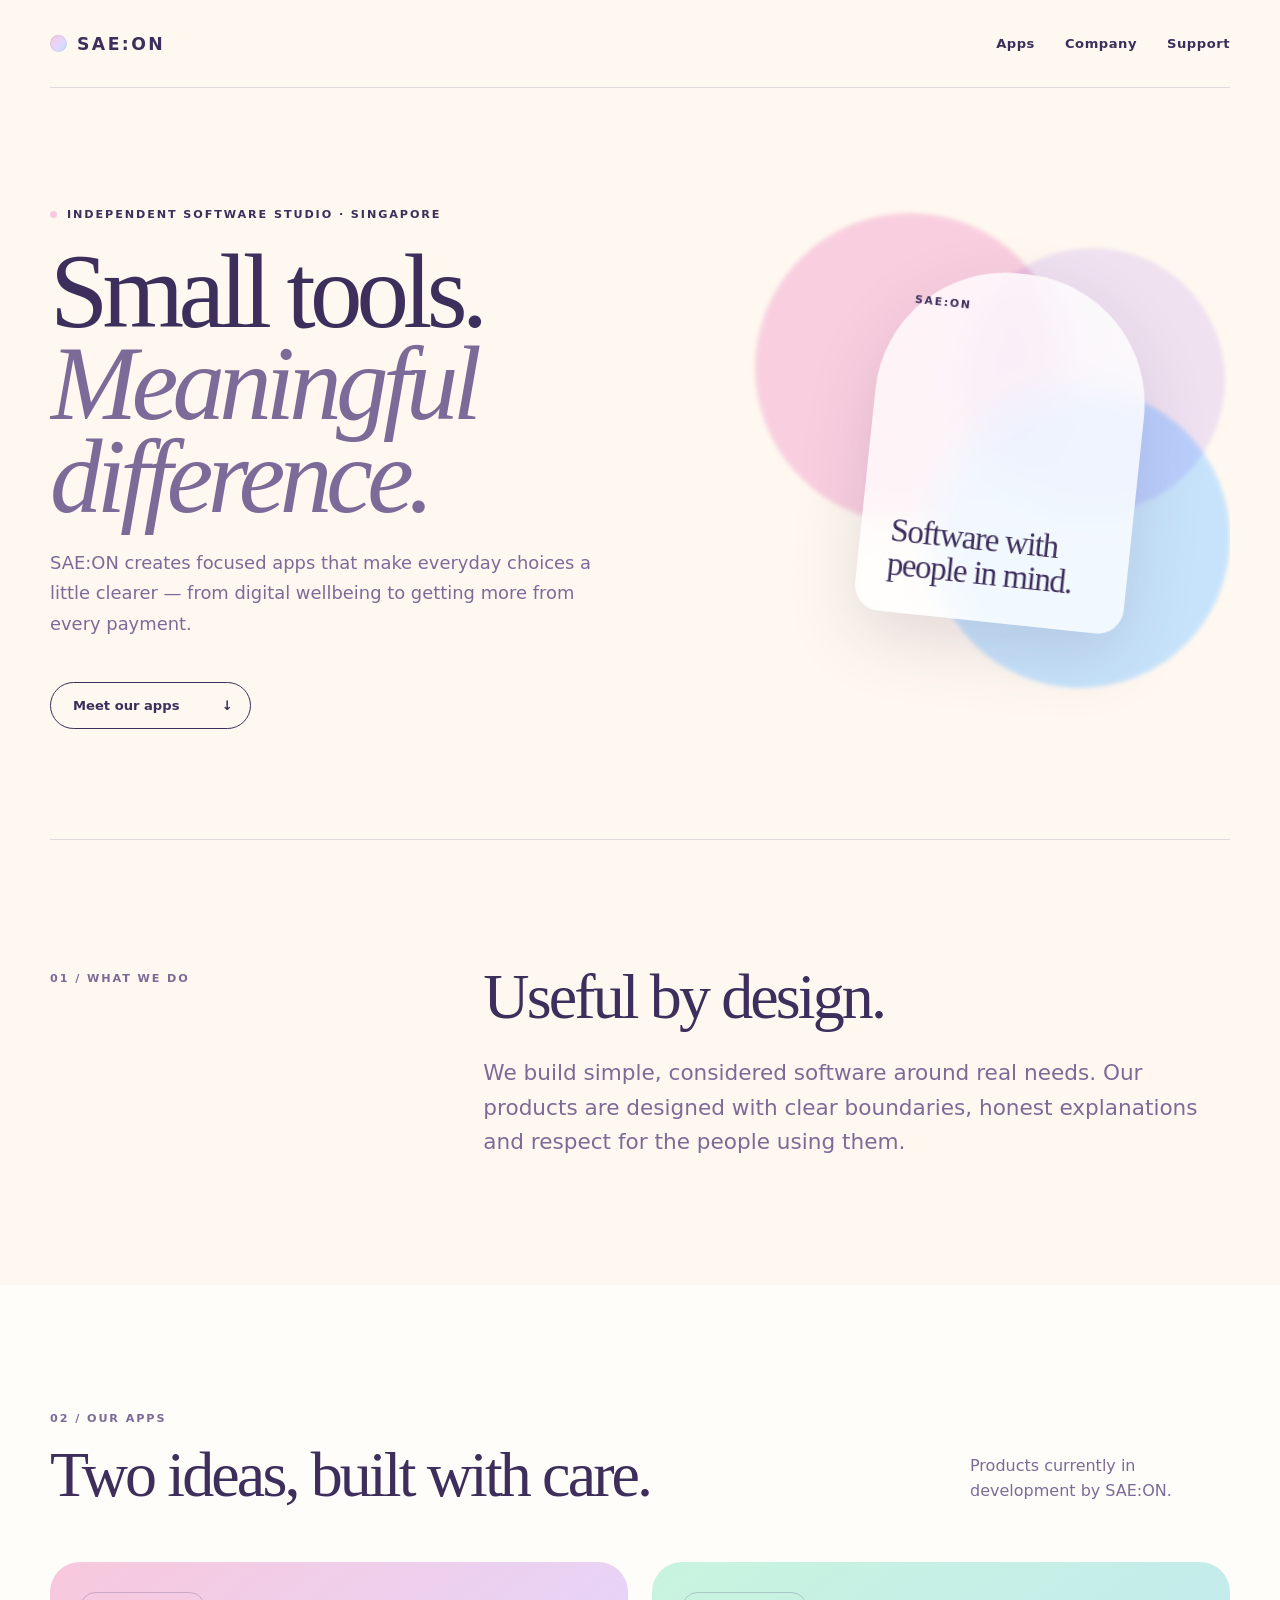
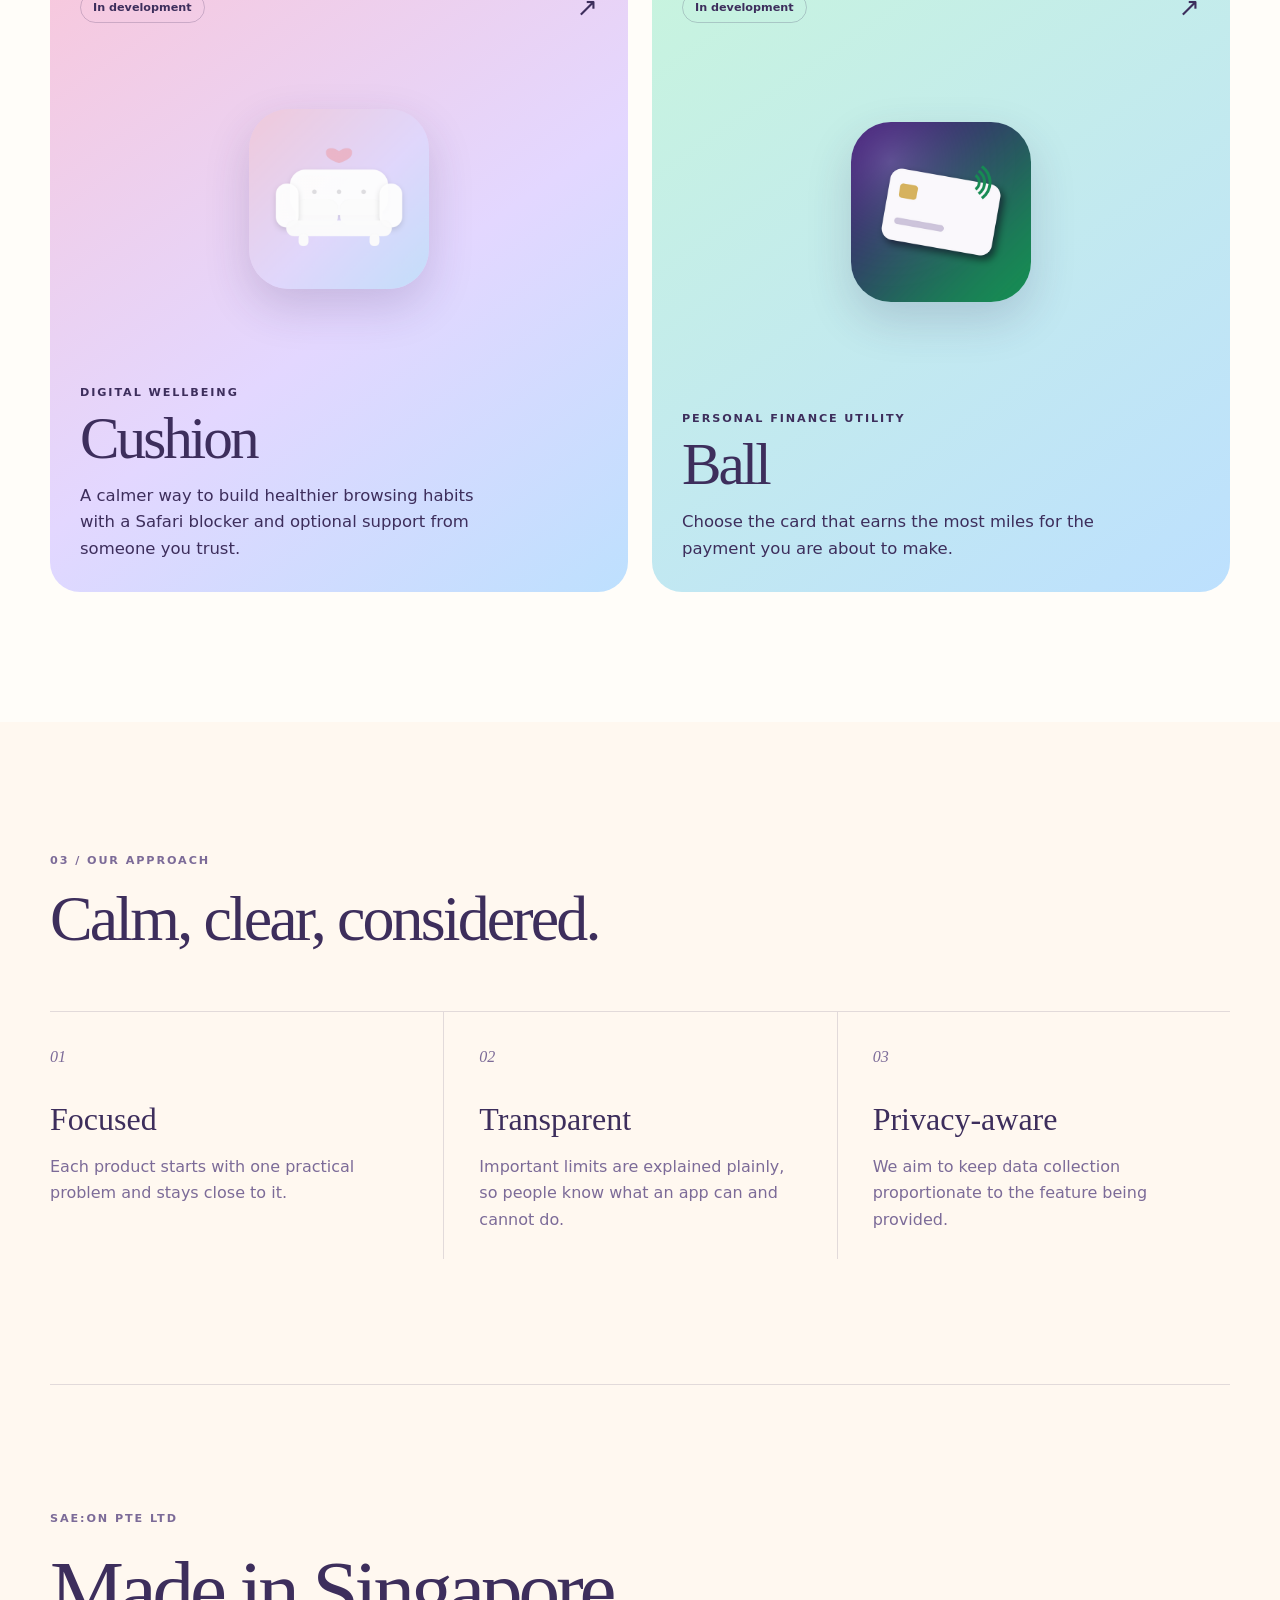
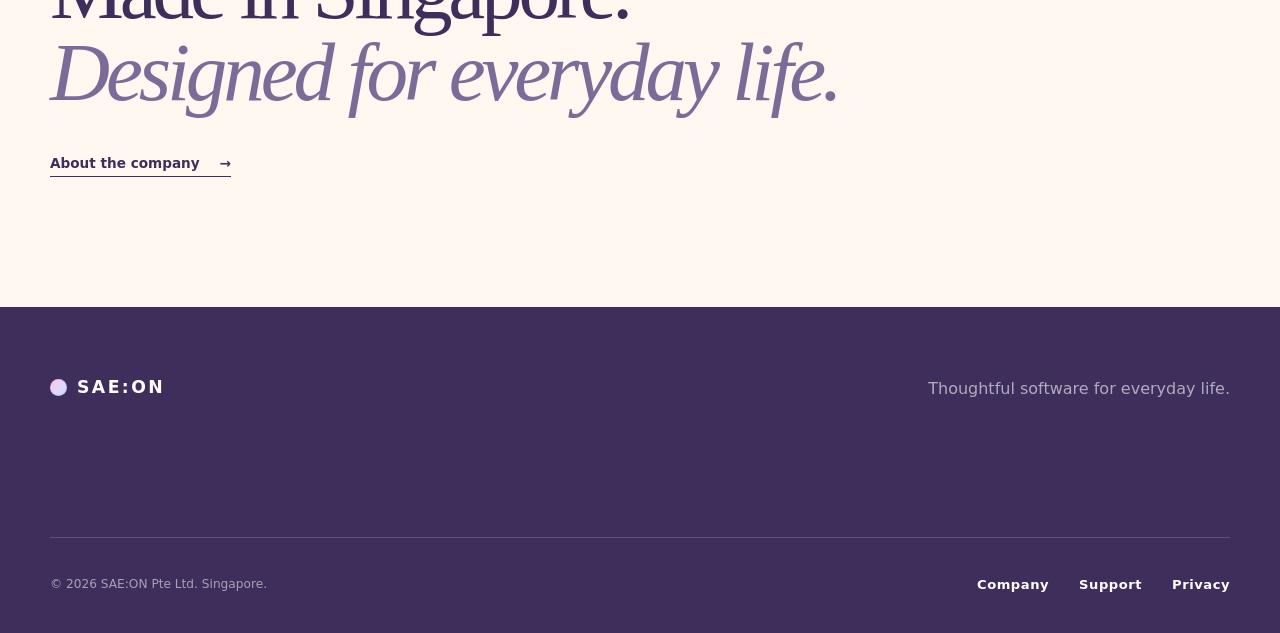
==== index.html @ b7d1bff3 "Build SAE:ON corporate website" ====
<!doctype html>
<html lang="en">
<head>
  <meta charset="utf-8">
  <meta name="viewport" content="width=device-width, initial-scale=1">
  <meta name="description" content="SAE:ON Pte Ltd is a Singapore software company creating thoughtful apps for everyday decisions and digital wellbeing.">
  <meta name="theme-color" content="#fff8f0">
  <title>SAE:ON — Thoughtful software for everyday life</title>
  <link rel="icon" href="assets/mark.svg" type="image/svg+xml">
  <link rel="stylesheet" href="assets/styles.css">
</head>
<body>
  <a class="skip-link" href="#main">Skip to content</a>
  <header class="site-header">
    <a class="wordmark" href="index.html" aria-label="SAE:ON home"><span class="wordmark-dot"></span>SAE:ON</a>
    <nav aria-label="Primary navigation">
      <a href="#apps">Apps</a>
      <a href="about.html">Company</a>
      <a href="support.html">Support</a>
    </nav>
  </header>

  <main id="main">
    <section class="hero shell">
      <div class="eyebrow"><span></span> Independent software studio · Singapore</div>
      <h1>Small tools.<br><em>Meaningful difference.</em></h1>
      <p class="hero-copy">SAE:ON creates focused apps that make everyday choices a little clearer — from digital wellbeing to getting more from every payment.</p>
      <a class="button" href="#apps">Meet our apps <span aria-hidden="true">↓</span></a>
      <div class="hero-art" aria-hidden="true">
        <div class="orb orb-pink"></div><div class="orb orb-blue"></div><div class="orb orb-lavender"></div>
        <div class="saeon-card"><span>SAE:ON</span><strong>Software with<br>people in mind.</strong></div>
      </div>
    </section>

    <section class="intro shell" aria-labelledby="intro-title">
      <p class="section-number">01 / WHAT WE DO</p>
      <div>
        <h2 id="intro-title">Useful by design.</h2>
        <p>We build simple, considered software around real needs. Our products are designed with clear boundaries, honest explanations and respect for the people using them.</p>
      </div>
    </section>

    <section class="apps-section" id="apps" aria-labelledby="apps-title">
      <div class="shell">
        <div class="section-heading">
          <div><p class="section-number">02 / OUR APPS</p><h2 id="apps-title">Two ideas, built with care.</h2></div>
          <p>Products currently in development by SAE:ON.</p>
        </div>
        <div class="app-grid">
          <a class="app-card cushion-card" href="apps/cushion.html">
            <div class="app-card-top"><span class="status">In development</span><span class="arrow" aria-hidden="true">↗</span></div>
            <img src="assets/cushion-icon.png" alt="Cushion app icon" width="180" height="180">
            <div><p class="app-kicker">Digital wellbeing</p><h3>Cushion</h3><p>A calmer way to build healthier browsing habits with a Safari blocker and optional support from someone you trust.</p></div>
          </a>
          <a class="app-card ball-card" href="apps/ball.html">
            <div class="app-card-top"><span class="status">In development</span><span class="arrow" aria-hidden="true">↗</span></div>
            <img src="assets/ball-icon.png" alt="Ball app icon" width="180" height="180">
            <div><p class="app-kicker">Personal finance utility</p><h3>Ball</h3><p>Choose the card that earns the most miles for the payment you are about to make.</p></div>
          </a>
        </div>
      </div>
    </section>

    <section class="principles shell" aria-labelledby="principles-title">
      <p class="section-number">03 / OUR APPROACH</p>
      <h2 id="principles-title">Calm, clear, considered.</h2>
      <div class="principle-grid">
        <article><span>01</span><h3>Focused</h3><p>Each product starts with one practical problem and stays close to it.</p></article>
        <article><span>02</span><h3>Transparent</h3><p>Important limits are explained plainly, so people know what an app can and cannot do.</p></article>
        <article><span>03</span><h3>Privacy-aware</h3><p>We aim to keep data collection proportionate to the feature being provided.</p></article>
      </div>
    </section>

    <section class="closing shell">
      <p class="section-number">SAE:ON PTE LTD</p>
      <h2>Made in Singapore.<br><em>Designed for everyday life.</em></h2>
      <a class="text-link" href="about.html">About the company <span aria-hidden="true">→</span></a>
    </section>
  </main>

  <footer class="site-footer">
    <div class="footer-main shell"><a class="wordmark" href="index.html"><span class="wordmark-dot"></span>SAE:ON</a><p>Thoughtful software for everyday life.</p></div>
    <div class="footer-bottom shell"><p>© <span data-year></span> SAE:ON Pte Ltd. Singapore.</p><nav aria-label="Footer"><a href="about.html">Company</a><a href="support.html">Support</a><a href="privacy.html">Privacy</a></nav></div>
  </footer>
  <script src="assets/site.js"></script>
</body>
</html>
---- assets/styles.css ----
:root {
  --cream: #fff8f0;
  --paper: #fffdf9;
  --blush: #f8c8dc;
  --blue: #bde0fe;
  --mint: #c8f4de;
  --lavender: #e3d7ff;
  --butter: #fff3b0;
  --ink: #3d2e5c;
  --ink-soft: #7c6b98;
  --line: rgba(61, 46, 92, .15);
  --max: 1180px;
  --serif: Georgia, 'Times New Roman', serif;
}

* { box-sizing: border-box; }
html { scroll-behavior: smooth; }
body { margin: 0; background: var(--cream); color: var(--ink); font-family: Inter, ui-sans-serif, system-ui, -apple-system, BlinkMacSystemFont, 'Segoe UI', sans-serif; -webkit-font-smoothing: antialiased; }
a { color: inherit; }
img { max-width: 100%; display: block; }
.shell { width: min(calc(100% - 48px), var(--max)); margin-inline: auto; }
.skip-link { position: fixed; top: 8px; left: 8px; z-index: 20; background: var(--ink); color: white; padding: 10px 14px; transform: translateY(-150%); }
.skip-link:focus { transform: none; }
.site-header { height: 88px; width: min(calc(100% - 48px), var(--max)); margin: auto; display: flex; align-items: center; justify-content: space-between; border-bottom: 1px solid var(--line); position: relative; z-index: 10; }
.wordmark { display: inline-flex; align-items: center; gap: 10px; font-weight: 800; font-size: 1.08rem; letter-spacing: .14em; text-decoration: none; }
.wordmark-dot { width: 17px; height: 17px; border-radius: 50%; background: linear-gradient(135deg, var(--blush), var(--lavender) 55%, var(--blue)); box-shadow: inset 0 0 0 1px rgba(61,46,92,.08); }
.site-header nav, .footer-bottom nav { display: flex; gap: 30px; }
.site-header nav a, .footer-bottom nav a { font-size: .82rem; font-weight: 650; text-decoration: none; letter-spacing: .04em; }
.site-header nav a:hover, .footer-bottom nav a:hover { opacity: .62; }
.hero { min-height: 720px; padding: 120px 0 110px; position: relative; overflow: hidden; }
.eyebrow, .section-number, .app-kicker { font-size: .7rem; font-weight: 800; letter-spacing: .17em; text-transform: uppercase; }
.eyebrow { display: flex; align-items: center; gap: 10px; }
.eyebrow span { width: 7px; height: 7px; background: var(--blush); border-radius: 50%; }
.hero h1 { max-width: 780px; margin: 25px 0 25px; font: 500 clamp(4rem, 8.2vw, 7.4rem)/.88 var(--serif); letter-spacing: -.055em; position: relative; z-index: 2; }
.hero h1 em, .closing h2 em { font-weight: 400; color: var(--ink-soft); }
.hero-copy { max-width: 545px; font-size: 1.12rem; line-height: 1.7; color: var(--ink-soft); position: relative; z-index: 2; }
.button { display: inline-flex; gap: 42px; align-items: center; margin-top: 25px; padding: 15px 18px 15px 22px; border: 1px solid var(--ink); border-radius: 99px; text-decoration: none; font-size: .82rem; font-weight: 750; transition: .2s ease; position: relative; z-index: 2; }
.button:hover { color: white; background: var(--ink); transform: translateY(-2px); }
.hero-art { position: absolute; width: 475px; height: 475px; right: 0; top: 125px; }
.orb { position: absolute; border-radius: 50%; filter: blur(2px); opacity: .84; }
.orb-pink { width: 310px; height: 310px; background: var(--blush); left: 0; top: 0; }
.orb-blue { width: 300px; height: 300px; background: var(--blue); right: 0; bottom: 0; }
.orb-lavender { width: 265px; height: 265px; background: var(--lavender); right: 5px; top: 35px; mix-blend-mode: multiply; opacity: .58; }
.saeon-card { position: absolute; width: 270px; height: 350px; left: 115px; top: 60px; padding: 30px; display: flex; flex-direction: column; justify-content: space-between; background: rgba(255,255,255,.76); backdrop-filter: blur(18px); border-radius: 130px 130px 26px 26px; box-shadow: 0 25px 70px rgba(61,46,92,.14); transform: rotate(6deg); }
.saeon-card span { font-size: .68rem; font-weight: 850; letter-spacing: .16em; }
.saeon-card strong { font: 500 2.05rem/1.03 var(--serif); letter-spacing: -.04em; }
.intro { display: grid; grid-template-columns: 1fr 2fr; gap: 60px; padding: 125px 0; border-top: 1px solid var(--line); }
.section-number { margin: 7px 0 0; color: var(--ink-soft); }
.intro h2, .section-heading h2, .principles h2, .page-hero h1 { font: 500 clamp(2.7rem, 5vw, 4.6rem)/1 var(--serif); letter-spacing: -.045em; margin: 0; }
.intro div p { max-width: 720px; margin: 27px 0 0; color: var(--ink-soft); font-size: 1.35rem; line-height: 1.6; }
.apps-section { background: var(--paper); padding: 120px 0 130px; }
.section-heading { display: flex; align-items: end; justify-content: space-between; gap: 30px; margin-bottom: 55px; }
.section-heading .section-number { margin-bottom: 18px; }
.section-heading > p { max-width: 260px; color: var(--ink-soft); line-height: 1.55; margin: 0 0 3px; }
.app-grid { display: grid; grid-template-columns: 1fr 1fr; gap: 24px; }
.app-card { min-height: 630px; padding: 30px; display: flex; flex-direction: column; justify-content: space-between; border-radius: 30px; text-decoration: none; overflow: hidden; transition: transform .3s ease, box-shadow .3s ease; }
.app-card:hover { transform: translateY(-7px); box-shadow: 0 24px 60px rgba(61,46,92,.12); }
.cushion-card { background: linear-gradient(145deg, var(--blush), var(--lavender) 55%, var(--blue)); }
.ball-card { background: linear-gradient(145deg, #c8f4de, #bde0fe); }
.app-card-top { display: flex; justify-content: space-between; align-items: center; }
.status { font-size: .7rem; font-weight: 750; border: 1px solid rgba(61,46,92,.22); border-radius: 99px; padding: 8px 12px; }
.arrow { font-size: 1.6rem; transition: transform .25s ease; }
.app-card:hover .arrow { transform: translate(3px, -3px); }
.app-card img { width: 180px; border-radius: 40px; box-shadow: 0 18px 45px rgba(61,46,92,.18); align-self: center; }
.app-card h3 { margin: 7px 0 12px; font: 500 3.7rem/.95 var(--serif); letter-spacing: -.05em; }
.app-card p:last-child { max-width: 430px; font-size: 1.03rem; line-height: 1.6; margin-bottom: 0; }
.principles { padding: 125px 0; }
.principles > h2 { margin-top: 20px; }
.principle-grid { display: grid; grid-template-columns: repeat(3, 1fr); margin-top: 60px; border-top: 1px solid var(--line); }
.principle-grid article { padding: 35px 35px 10px 0; }
.principle-grid article + article { padding-left: 35px; border-left: 1px solid var(--line); }
.principle-grid span { font: italic 1rem var(--serif); color: var(--ink-soft); }
.principle-grid h3 { margin: 35px 0 15px; font: 500 2rem var(--serif); }
.principle-grid p { line-height: 1.65; color: var(--ink-soft); }
.closing { border-top: 1px solid var(--line); padding: 120px 0 135px; }
.closing h2 { max-width: 850px; margin: 25px 0 40px; font: 500 clamp(3.3rem, 6.5vw, 6rem)/.98 var(--serif); letter-spacing: -.05em; }
.text-link { font-size: .85rem; font-weight: 750; text-decoration: none; border-bottom: 1px solid var(--ink); padding-bottom: 5px; }
.text-link span { margin-left: 15px; }
.site-footer { background: var(--ink); color: white; padding: 70px 0 30px; }
.footer-main { display: flex; justify-content: space-between; align-items: start; min-height: 160px; }
.footer-main p { color: rgba(255,255,255,.6); margin: 2px 0; }
.footer-bottom { display: flex; justify-content: space-between; align-items: center; padding-top: 27px; border-top: 1px solid rgba(255,255,255,.18); }
.footer-bottom p { color: rgba(255,255,255,.55); font-size: .76rem; }

/* Internal pages */
.page-hero { padding: 105px 0 95px; }
.page-hero .section-number { margin-bottom: 25px; }
.page-hero h1 { max-width: 900px; }
.page-hero > p:last-child { max-width: 690px; font-size: 1.2rem; line-height: 1.7; color: var(--ink-soft); margin-top: 30px; }
.content-band { background: var(--paper); padding: 95px 0 110px; }
.prose { max-width: 760px; }
.prose h2 { margin: 65px 0 18px; font: 500 2.25rem/1.1 var(--serif); letter-spacing: -.025em; }
.prose h2:first-child { margin-top: 0; }
.prose h3 { margin: 35px 0 10px; }
.prose p, .prose li { color: var(--ink-soft); line-height: 1.75; }
.prose ul { padding-left: 20px; }
.notice { padding: 20px 22px; border-left: 3px solid var(--blush); background: var(--cream); border-radius: 0 12px 12px 0; }
.app-hero { min-height: 620px; padding: 85px 0 100px; display: grid; grid-template-columns: 1.25fr .75fr; align-items: center; gap: 80px; }
.app-hero h1 { font: 500 clamp(4rem, 8vw, 7.2rem)/.9 var(--serif); letter-spacing: -.06em; margin: 18px 0 25px; }
.app-hero-copy { max-width: 650px; font-size: 1.2rem; line-height: 1.68; color: var(--ink-soft); }
.app-hero img { width: min(100%, 370px); border-radius: 82px; box-shadow: 0 28px 70px rgba(61,46,92,.2); justify-self: end; }
.feature-list { display: grid; grid-template-columns: repeat(2, 1fr); gap: 18px; margin-top: 45px; }
.feature { border: 1px solid var(--line); border-radius: 20px; padding: 28px; background: var(--cream); }
.feature h3 { margin: 0 0 10px; font: 500 1.45rem var(--serif); }
.feature p { margin: 0; }
.facts { display: grid; grid-template-columns: repeat(3, 1fr); border-block: 1px solid var(--line); margin: 50px 0; }
.fact { padding: 27px 20px 27px 0; }
.fact + .fact { border-left: 1px solid var(--line); padding-left: 25px; }
.fact strong { display: block; margin-top: 7px; font: 500 1.35rem var(--serif); }
section, .app-card { opacity: 0; transform: translateY(14px); transition: opacity .65s ease, transform .65s ease; }
section.visible, .app-card.visible { opacity: 1; transform: none; }
@media (prefers-reduced-motion: reduce) { html { scroll-behavior: auto; } section, .app-card { opacity: 1; transform: none; transition: none; } }
@media (max-width: 860px) {
  .site-header nav { gap: 17px; }
  .hero { padding-top: 80px; min-height: 790px; }
  .hero-art { opacity: .52; right: -200px; top: 310px; }
  .intro { grid-template-columns: 1fr; }
  .app-grid, .principle-grid, .app-hero { grid-template-columns: 1fr; }
  .app-card { min-height: 590px; }
  .principle-grid article + article { padding-left: 0; border-left: 0; border-top: 1px solid var(--line); }
  .app-hero img { justify-self: start; width: 240px; border-radius: 54px; order: -1; }
  .app-hero { gap: 45px; }
}
@media (max-width: 590px) {
  .shell, .site-header { width: min(calc(100% - 30px), var(--max)); }
  .site-header { height: 74px; }
  .site-header nav a:first-child { display: none; }
  .hero { padding-top: 65px; }
  .hero h1 { font-size: 3.7rem; }
  .section-heading, .footer-main, .footer-bottom { align-items: flex-start; flex-direction: column; }
  .section-heading > p { margin-top: 10px; }
  .app-card { min-height: 520px; padding: 22px; }
  .app-card img { width: 140px; border-radius: 32px; }
  .app-card h3 { font-size: 3rem; }
  .feature-list, .facts { grid-template-columns: 1fr; }
  .fact + .fact { border-left: 0; border-top: 1px solid var(--line); padding-left: 0; }
  .footer-main { gap: 25px; min-height: 140px; }
  .footer-bottom { gap: 15px; }
}
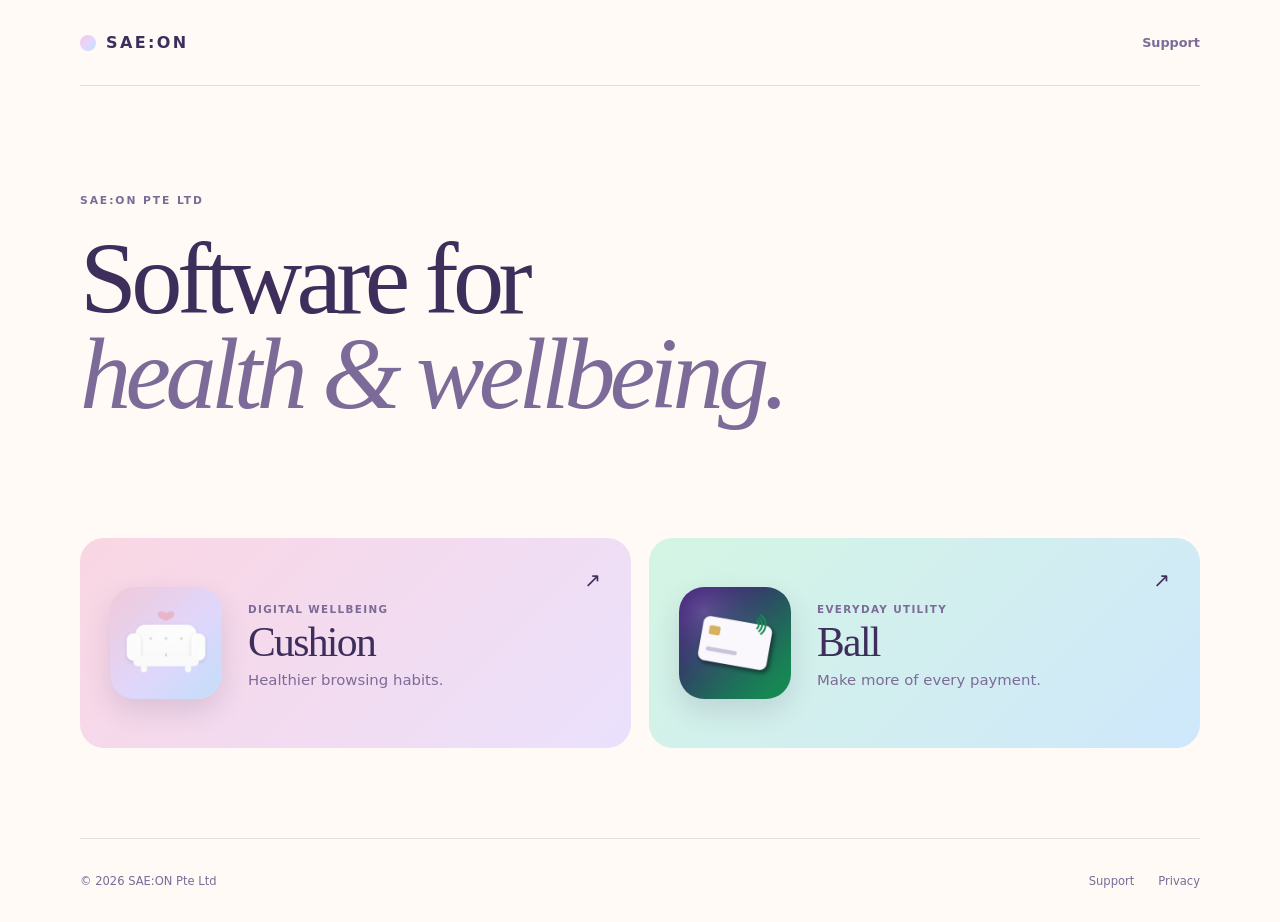
==== commit 39f8a3ce: "Simplify site into minimal holding page" ====
--- a/index.html
+++ b/index.html
@@ -3,84 +3,39 @@
 <head>
   <meta charset="utf-8">
   <meta name="viewport" content="width=device-width, initial-scale=1">
-  <meta name="description" content="SAE:ON Pte Ltd is a Singapore software company creating thoughtful apps for everyday decisions and digital wellbeing.">
-  <meta name="theme-color" content="#fff8f0">
-  <title>SAE:ON — Thoughtful software for everyday life</title>
+  <meta name="description" content="SAE:ON Pte Ltd is a software development company focused on health and wellbeing.">
+  <meta name="theme-color" content="#fffaf5">
+  <title>SAE:ON</title>
   <link rel="icon" href="assets/mark.svg" type="image/svg+xml">
   <link rel="stylesheet" href="assets/styles.css">
 </head>
-<body>
+<body class="holding-page">
   <a class="skip-link" href="#main">Skip to content</a>
   <header class="site-header">
     <a class="wordmark" href="index.html" aria-label="SAE:ON home"><span class="wordmark-dot"></span>SAE:ON</a>
-    <nav aria-label="Primary navigation">
-      <a href="#apps">Apps</a>
-      <a href="about.html">Company</a>
-      <a href="support.html">Support</a>
-    </nav>
+    <a class="header-link" href="support.html">Support</a>
   </header>
-
-  <main id="main">
-    <section class="hero shell">
-      <div class="eyebrow"><span></span> Independent software studio · Singapore</div>
-      <h1>Small tools.<br><em>Meaningful difference.</em></h1>
-      <p class="hero-copy">SAE:ON creates focused apps that make everyday choices a little clearer — from digital wellbeing to getting more from every payment.</p>
-      <a class="button" href="#apps">Meet our apps <span aria-hidden="true">↓</span></a>
-      <div class="hero-art" aria-hidden="true">
-        <div class="orb orb-pink"></div><div class="orb orb-blue"></div><div class="orb orb-lavender"></div>
-        <div class="saeon-card"><span>SAE:ON</span><strong>Software with<br>people in mind.</strong></div>
-      </div>
+  <main id="main" class="holding-main shell">
+    <section class="holding-intro">
+      <p class="eyebrow">SAE:ON PTE LTD</p>
+      <h1>Software for<br><em>health &amp; wellbeing.</em></h1>
     </section>
-
-    <section class="intro shell" aria-labelledby="intro-title">
-      <p class="section-number">01 / WHAT WE DO</p>
-      <div>
-        <h2 id="intro-title">Useful by design.</h2>
-        <p>We build simple, considered software around real needs. Our products are designed with clear boundaries, honest explanations and respect for the people using them.</p>
-      </div>
-    </section>
-
-    <section class="apps-section" id="apps" aria-labelledby="apps-title">
-      <div class="shell">
-        <div class="section-heading">
-          <div><p class="section-number">02 / OUR APPS</p><h2 id="apps-title">Two ideas, built with care.</h2></div>
-          <p>Products currently in development by SAE:ON.</p>
-        </div>
-        <div class="app-grid">
-          <a class="app-card cushion-card" href="apps/cushion.html">
-            <div class="app-card-top"><span class="status">In development</span><span class="arrow" aria-hidden="true">↗</span></div>
-            <img src="assets/cushion-icon.png" alt="Cushion app icon" width="180" height="180">
-            <div><p class="app-kicker">Digital wellbeing</p><h3>Cushion</h3><p>A calmer way to build healthier browsing habits with a Safari blocker and optional support from someone you trust.</p></div>
-          </a>
-          <a class="app-card ball-card" href="apps/ball.html">
-            <div class="app-card-top"><span class="status">In development</span><span class="arrow" aria-hidden="true">↗</span></div>
-            <img src="assets/ball-icon.png" alt="Ball app icon" width="180" height="180">
-            <div><p class="app-kicker">Personal finance utility</p><h3>Ball</h3><p>Choose the card that earns the most miles for the payment you are about to make.</p></div>
-          </a>
-        </div>
-      </div>
-    </section>
-
-    <section class="principles shell" aria-labelledby="principles-title">
-      <p class="section-number">03 / OUR APPROACH</p>
-      <h2 id="principles-title">Calm, clear, considered.</h2>
-      <div class="principle-grid">
-        <article><span>01</span><h3>Focused</h3><p>Each product starts with one practical problem and stays close to it.</p></article>
-        <article><span>02</span><h3>Transparent</h3><p>Important limits are explained plainly, so people know what an app can and cannot do.</p></article>
-        <article><span>03</span><h3>Privacy-aware</h3><p>We aim to keep data collection proportionate to the feature being provided.</p></article>
-      </div>
-    </section>
-
-    <section class="closing shell">
-      <p class="section-number">SAE:ON PTE LTD</p>
-      <h2>Made in Singapore.<br><em>Designed for everyday life.</em></h2>
-      <a class="text-link" href="about.html">About the company <span aria-hidden="true">→</span></a>
+    <section class="holding-apps" aria-label="Our apps">
+      <a class="minimal-app cushion" href="apps/cushion.html">
+        <img src="assets/cushion-icon.png" alt="" width="112" height="112">
+        <div><span>Digital wellbeing</span><h2>Cushion</h2><p>Healthier browsing habits.</p></div>
+        <span class="app-arrow" aria-hidden="true">↗</span>
+      </a>
+      <a class="minimal-app ball" href="apps/ball.html">
+        <img src="assets/ball-icon.png" alt="" width="112" height="112">
+        <div><span>Everyday utility</span><h2>Ball</h2><p>Make more of every payment.</p></div>
+        <span class="app-arrow" aria-hidden="true">↗</span>
+      </a>
     </section>
   </main>
-
-  <footer class="site-footer">
-    <div class="footer-main shell"><a class="wordmark" href="index.html"><span class="wordmark-dot"></span>SAE:ON</a><p>Thoughtful software for everyday life.</p></div>
-    <div class="footer-bottom shell"><p>© <span data-year></span> SAE:ON Pte Ltd. Singapore.</p><nav aria-label="Footer"><a href="about.html">Company</a><a href="support.html">Support</a><a href="privacy.html">Privacy</a></nav></div>
+  <footer class="holding-footer shell">
+    <p>© <span data-year></span> SAE:ON Pte Ltd</p>
+    <nav aria-label="Footer"><a href="support.html">Support</a><a href="privacy.html">Privacy</a></nav>
   </footer>
   <script src="assets/site.js"></script>
 </body>
--- a/assets/styles.css
+++ b/assets/styles.css
@@ -1,139 +1,5 @@
-:root {
-  --cream: #fff8f0;
-  --paper: #fffdf9;
-  --blush: #f8c8dc;
-  --blue: #bde0fe;
-  --mint: #c8f4de;
-  --lavender: #e3d7ff;
-  --butter: #fff3b0;
-  --ink: #3d2e5c;
-  --ink-soft: #7c6b98;
-  --line: rgba(61, 46, 92, .15);
-  --max: 1180px;
-  --serif: Georgia, 'Times New Roman', serif;
-}
-
-* { box-sizing: border-box; }
-html { scroll-behavior: smooth; }
-body { margin: 0; background: var(--cream); color: var(--ink); font-family: Inter, ui-sans-serif, system-ui, -apple-system, BlinkMacSystemFont, 'Segoe UI', sans-serif; -webkit-font-smoothing: antialiased; }
-a { color: inherit; }
-img { max-width: 100%; display: block; }
-.shell { width: min(calc(100% - 48px), var(--max)); margin-inline: auto; }
-.skip-link { position: fixed; top: 8px; left: 8px; z-index: 20; background: var(--ink); color: white; padding: 10px 14px; transform: translateY(-150%); }
-.skip-link:focus { transform: none; }
-.site-header { height: 88px; width: min(calc(100% - 48px), var(--max)); margin: auto; display: flex; align-items: center; justify-content: space-between; border-bottom: 1px solid var(--line); position: relative; z-index: 10; }
-.wordmark { display: inline-flex; align-items: center; gap: 10px; font-weight: 800; font-size: 1.08rem; letter-spacing: .14em; text-decoration: none; }
-.wordmark-dot { width: 17px; height: 17px; border-radius: 50%; background: linear-gradient(135deg, var(--blush), var(--lavender) 55%, var(--blue)); box-shadow: inset 0 0 0 1px rgba(61,46,92,.08); }
-.site-header nav, .footer-bottom nav { display: flex; gap: 30px; }
-.site-header nav a, .footer-bottom nav a { font-size: .82rem; font-weight: 650; text-decoration: none; letter-spacing: .04em; }
-.site-header nav a:hover, .footer-bottom nav a:hover { opacity: .62; }
-.hero { min-height: 720px; padding: 120px 0 110px; position: relative; overflow: hidden; }
-.eyebrow, .section-number, .app-kicker { font-size: .7rem; font-weight: 800; letter-spacing: .17em; text-transform: uppercase; }
-.eyebrow { display: flex; align-items: center; gap: 10px; }
-.eyebrow span { width: 7px; height: 7px; background: var(--blush); border-radius: 50%; }
-.hero h1 { max-width: 780px; margin: 25px 0 25px; font: 500 clamp(4rem, 8.2vw, 7.4rem)/.88 var(--serif); letter-spacing: -.055em; position: relative; z-index: 2; }
-.hero h1 em, .closing h2 em { font-weight: 400; color: var(--ink-soft); }
-.hero-copy { max-width: 545px; font-size: 1.12rem; line-height: 1.7; color: var(--ink-soft); position: relative; z-index: 2; }
-.button { display: inline-flex; gap: 42px; align-items: center; margin-top: 25px; padding: 15px 18px 15px 22px; border: 1px solid var(--ink); border-radius: 99px; text-decoration: none; font-size: .82rem; font-weight: 750; transition: .2s ease; position: relative; z-index: 2; }
-.button:hover { color: white; background: var(--ink); transform: translateY(-2px); }
-.hero-art { position: absolute; width: 475px; height: 475px; right: 0; top: 125px; }
-.orb { position: absolute; border-radius: 50%; filter: blur(2px); opacity: .84; }
-.orb-pink { width: 310px; height: 310px; background: var(--blush); left: 0; top: 0; }
-.orb-blue { width: 300px; height: 300px; background: var(--blue); right: 0; bottom: 0; }
-.orb-lavender { width: 265px; height: 265px; background: var(--lavender); right: 5px; top: 35px; mix-blend-mode: multiply; opacity: .58; }
-.saeon-card { position: absolute; width: 270px; height: 350px; left: 115px; top: 60px; padding: 30px; display: flex; flex-direction: column; justify-content: space-between; background: rgba(255,255,255,.76); backdrop-filter: blur(18px); border-radius: 130px 130px 26px 26px; box-shadow: 0 25px 70px rgba(61,46,92,.14); transform: rotate(6deg); }
-.saeon-card span { font-size: .68rem; font-weight: 850; letter-spacing: .16em; }
-.saeon-card strong { font: 500 2.05rem/1.03 var(--serif); letter-spacing: -.04em; }
-.intro { display: grid; grid-template-columns: 1fr 2fr; gap: 60px; padding: 125px 0; border-top: 1px solid var(--line); }
-.section-number { margin: 7px 0 0; color: var(--ink-soft); }
-.intro h2, .section-heading h2, .principles h2, .page-hero h1 { font: 500 clamp(2.7rem, 5vw, 4.6rem)/1 var(--serif); letter-spacing: -.045em; margin: 0; }
-.intro div p { max-width: 720px; margin: 27px 0 0; color: var(--ink-soft); font-size: 1.35rem; line-height: 1.6; }
-.apps-section { background: var(--paper); padding: 120px 0 130px; }
-.section-heading { display: flex; align-items: end; justify-content: space-between; gap: 30px; margin-bottom: 55px; }
-.section-heading .section-number { margin-bottom: 18px; }
-.section-heading > p { max-width: 260px; color: var(--ink-soft); line-height: 1.55; margin: 0 0 3px; }
-.app-grid { display: grid; grid-template-columns: 1fr 1fr; gap: 24px; }
-.app-card { min-height: 630px; padding: 30px; display: flex; flex-direction: column; justify-content: space-between; border-radius: 30px; text-decoration: none; overflow: hidden; transition: transform .3s ease, box-shadow .3s ease; }
-.app-card:hover { transform: translateY(-7px); box-shadow: 0 24px 60px rgba(61,46,92,.12); }
-.cushion-card { background: linear-gradient(145deg, var(--blush), var(--lavender) 55%, var(--blue)); }
-.ball-card { background: linear-gradient(145deg, #c8f4de, #bde0fe); }
-.app-card-top { display: flex; justify-content: space-between; align-items: center; }
-.status { font-size: .7rem; font-weight: 750; border: 1px solid rgba(61,46,92,.22); border-radius: 99px; padding: 8px 12px; }
-.arrow { font-size: 1.6rem; transition: transform .25s ease; }
-.app-card:hover .arrow { transform: translate(3px, -3px); }
-.app-card img { width: 180px; border-radius: 40px; box-shadow: 0 18px 45px rgba(61,46,92,.18); align-self: center; }
-.app-card h3 { margin: 7px 0 12px; font: 500 3.7rem/.95 var(--serif); letter-spacing: -.05em; }
-.app-card p:last-child { max-width: 430px; font-size: 1.03rem; line-height: 1.6; margin-bottom: 0; }
-.principles { padding: 125px 0; }
-.principles > h2 { margin-top: 20px; }
-.principle-grid { display: grid; grid-template-columns: repeat(3, 1fr); margin-top: 60px; border-top: 1px solid var(--line); }
-.principle-grid article { padding: 35px 35px 10px 0; }
-.principle-grid article + article { padding-left: 35px; border-left: 1px solid var(--line); }
-.principle-grid span { font: italic 1rem var(--serif); color: var(--ink-soft); }
-.principle-grid h3 { margin: 35px 0 15px; font: 500 2rem var(--serif); }
-.principle-grid p { line-height: 1.65; color: var(--ink-soft); }
-.closing { border-top: 1px solid var(--line); padding: 120px 0 135px; }
-.closing h2 { max-width: 850px; margin: 25px 0 40px; font: 500 clamp(3.3rem, 6.5vw, 6rem)/.98 var(--serif); letter-spacing: -.05em; }
-.text-link { font-size: .85rem; font-weight: 750; text-decoration: none; border-bottom: 1px solid var(--ink); padding-bottom: 5px; }
-.text-link span { margin-left: 15px; }
-.site-footer { background: var(--ink); color: white; padding: 70px 0 30px; }
-.footer-main { display: flex; justify-content: space-between; align-items: start; min-height: 160px; }
-.footer-main p { color: rgba(255,255,255,.6); margin: 2px 0; }
-.footer-bottom { display: flex; justify-content: space-between; align-items: center; padding-top: 27px; border-top: 1px solid rgba(255,255,255,.18); }
-.footer-bottom p { color: rgba(255,255,255,.55); font-size: .76rem; }
-
-/* Internal pages */
-.page-hero { padding: 105px 0 95px; }
-.page-hero .section-number { margin-bottom: 25px; }
-.page-hero h1 { max-width: 900px; }
-.page-hero > p:last-child { max-width: 690px; font-size: 1.2rem; line-height: 1.7; color: var(--ink-soft); margin-top: 30px; }
-.content-band { background: var(--paper); padding: 95px 0 110px; }
-.prose { max-width: 760px; }
-.prose h2 { margin: 65px 0 18px; font: 500 2.25rem/1.1 var(--serif); letter-spacing: -.025em; }
-.prose h2:first-child { margin-top: 0; }
-.prose h3 { margin: 35px 0 10px; }
-.prose p, .prose li { color: var(--ink-soft); line-height: 1.75; }
-.prose ul { padding-left: 20px; }
-.notice { padding: 20px 22px; border-left: 3px solid var(--blush); background: var(--cream); border-radius: 0 12px 12px 0; }
-.app-hero { min-height: 620px; padding: 85px 0 100px; display: grid; grid-template-columns: 1.25fr .75fr; align-items: center; gap: 80px; }
-.app-hero h1 { font: 500 clamp(4rem, 8vw, 7.2rem)/.9 var(--serif); letter-spacing: -.06em; margin: 18px 0 25px; }
-.app-hero-copy { max-width: 650px; font-size: 1.2rem; line-height: 1.68; color: var(--ink-soft); }
-.app-hero img { width: min(100%, 370px); border-radius: 82px; box-shadow: 0 28px 70px rgba(61,46,92,.2); justify-self: end; }
-.feature-list { display: grid; grid-template-columns: repeat(2, 1fr); gap: 18px; margin-top: 45px; }
-.feature { border: 1px solid var(--line); border-radius: 20px; padding: 28px; background: var(--cream); }
-.feature h3 { margin: 0 0 10px; font: 500 1.45rem var(--serif); }
-.feature p { margin: 0; }
-.facts { display: grid; grid-template-columns: repeat(3, 1fr); border-block: 1px solid var(--line); margin: 50px 0; }
-.fact { padding: 27px 20px 27px 0; }
-.fact + .fact { border-left: 1px solid var(--line); padding-left: 25px; }
-.fact strong { display: block; margin-top: 7px; font: 500 1.35rem var(--serif); }
-section, .app-card { opacity: 0; transform: translateY(14px); transition: opacity .65s ease, transform .65s ease; }
-section.visible, .app-card.visible { opacity: 1; transform: none; }
-@media (prefers-reduced-motion: reduce) { html { scroll-behavior: auto; } section, .app-card { opacity: 1; transform: none; transition: none; } }
-@media (max-width: 860px) {
-  .site-header nav { gap: 17px; }
-  .hero { padding-top: 80px; min-height: 790px; }
-  .hero-art { opacity: .52; right: -200px; top: 310px; }
-  .intro { grid-template-columns: 1fr; }
-  .app-grid, .principle-grid, .app-hero { grid-template-columns: 1fr; }
-  .app-card { min-height: 590px; }
-  .principle-grid article + article { padding-left: 0; border-left: 0; border-top: 1px solid var(--line); }
-  .app-hero img { justify-self: start; width: 240px; border-radius: 54px; order: -1; }
-  .app-hero { gap: 45px; }
-}
-@media (max-width: 590px) {
-  .shell, .site-header { width: min(calc(100% - 30px), var(--max)); }
-  .site-header { height: 74px; }
-  .site-header nav a:first-child { display: none; }
-  .hero { padding-top: 65px; }
-  .hero h1 { font-size: 3.7rem; }
-  .section-heading, .footer-main, .footer-bottom { align-items: flex-start; flex-direction: column; }
-  .section-heading > p { margin-top: 10px; }
-  .app-card { min-height: 520px; padding: 22px; }
-  .app-card img { width: 140px; border-radius: 32px; }
-  .app-card h3 { font-size: 3rem; }
-  .feature-list, .facts { grid-template-columns: 1fr; }
-  .fact + .fact { border-left: 0; border-top: 1px solid var(--line); padding-left: 0; }
-  .footer-main { gap: 25px; min-height: 140px; }
-  .footer-bottom { gap: 15px; }
-}
+:root{--cream:#fffaf5;--paper:#fff;--blush:#f8c8dc;--blue:#bde0fe;--mint:#c8f4de;--lavender:#e3d7ff;--ink:#3d2e5c;--muted:#7c6b98;--line:rgba(61,46,92,.14);--max:1120px;--serif:Georgia,'Times New Roman',serif}
+*{box-sizing:border-box}html{scroll-behavior:smooth}body{margin:0;background:var(--cream);color:var(--ink);font-family:Inter,ui-sans-serif,system-ui,-apple-system,sans-serif;-webkit-font-smoothing:antialiased}a{color:inherit}img{display:block;max-width:100%}.shell{width:min(calc(100% - 48px),var(--max));margin-inline:auto}.skip-link{position:fixed;top:8px;left:8px;z-index:20;padding:10px 14px;background:var(--ink);color:#fff;transform:translateY(-150%)}.skip-link:focus{transform:none}.site-header{width:min(calc(100% - 48px),var(--max));height:86px;margin:auto;display:flex;align-items:center;justify-content:space-between;border-bottom:1px solid var(--line)}.wordmark{display:inline-flex;align-items:center;gap:10px;font-size:1rem;font-weight:800;letter-spacing:.15em;text-decoration:none}.wordmark-dot{width:16px;height:16px;border-radius:50%;background:linear-gradient(135deg,var(--blush),var(--lavender),var(--blue))}.header-link{color:var(--muted);font-size:.8rem;font-weight:700;text-decoration:none}.header-link:hover{color:var(--ink)}
+.holding-main{min-height:calc(100vh - 170px);padding:clamp(80px,12vh,140px) 0 90px}.holding-intro{max-width:900px}.eyebrow,.section-number{margin:0 0 24px;color:var(--muted);font-size:.67rem;font-weight:800;letter-spacing:.18em;text-transform:uppercase}.holding-intro h1{margin:0;font:500 clamp(3.7rem,8vw,7rem)/.93 var(--serif);letter-spacing:-.055em}.holding-intro em{color:var(--muted);font-weight:400}.holding-apps{display:grid;grid-template-columns:1fr 1fr;gap:18px;margin-top:clamp(80px,13vh,145px)}.minimal-app{min-height:210px;padding:30px;display:grid;grid-template-columns:112px 1fr auto;gap:26px;align-items:center;border-radius:24px;text-decoration:none;transition:transform .25s ease,box-shadow .25s ease}.minimal-app.cushion{background:linear-gradient(135deg,rgba(248,200,220,.72),rgba(227,215,255,.72))}.minimal-app.ball{background:linear-gradient(135deg,rgba(200,244,222,.78),rgba(189,224,254,.72))}.minimal-app:hover{transform:translateY(-4px);box-shadow:0 18px 45px rgba(61,46,92,.09)}.minimal-app img{width:112px;border-radius:25px;box-shadow:0 12px 28px rgba(61,46,92,.14)}.minimal-app span:not(.app-arrow){color:var(--muted);font-size:.65rem;font-weight:800;letter-spacing:.13em;text-transform:uppercase}.minimal-app h2{margin:5px 0 7px;font:500 2.6rem/1 var(--serif);letter-spacing:-.04em}.minimal-app p{margin:0;color:var(--muted);font-size:.93rem}.app-arrow{align-self:start;font-size:1.25rem}.holding-footer{min-height:84px;display:flex;align-items:center;justify-content:space-between;border-top:1px solid var(--line);color:var(--muted);font-size:.72rem}.holding-footer nav{display:flex;gap:24px}.holding-footer a{text-decoration:none}
+.app-hero{min-height:600px;padding:90px 0;display:grid;grid-template-columns:1.3fr .7fr;align-items:center;gap:80px}.app-hero h1,.page-hero h1{margin:0;font:500 clamp(4rem,8vw,7rem)/.92 var(--serif);letter-spacing:-.055em}.app-hero-copy,.page-hero>p:last-child{max-width:620px;margin:25px 0 0;color:var(--muted);font-size:1.13rem;line-height:1.7}.app-hero img{width:min(100%,320px);justify-self:end;border-radius:70px;box-shadow:0 25px 60px rgba(61,46,92,.16)}.button{display:inline-block;margin-top:26px;padding-bottom:4px;border-bottom:1px solid var(--ink);font-size:.8rem;font-weight:750;text-decoration:none}.content-band{padding:90px 0 110px;background:var(--paper)}.prose{max-width:720px}.prose h2{margin:52px 0 14px;font:500 2.05rem/1.1 var(--serif);letter-spacing:-.03em}.prose h2:first-child{margin-top:0}.prose h3{font:500 1.35rem var(--serif)}.prose p,.prose li{color:var(--muted);line-height:1.75}.prose a{color:var(--ink)}.prose ul{padding-left:20px}.feature-list{display:grid;grid-template-columns:1fr 1fr;gap:12px;margin:34px 0}.feature{padding:24px;border:1px solid var(--line);border-radius:17px}.feature h3{margin:0 0 8px}.feature p{margin:0;font-size:.9rem}.notice{margin-top:28px;padding:18px 20px;border-left:2px solid var(--blush);background:var(--cream)}.notice p{margin-bottom:0}.page-hero{padding:100px 0 90px}.page-hero h1{font-size:clamp(3.6rem,7vw,6rem)}.facts{display:grid;gap:10px}.fact{padding:18px 0;border-bottom:1px solid var(--line)}.fact strong{display:block;margin-top:5px;font:500 1.2rem var(--serif)}.site-footer{padding:55px 0 28px;background:var(--ink);color:#fff}.footer-main,.footer-bottom{width:min(calc(100% - 48px),var(--max));margin-inline:auto;display:flex;justify-content:space-between;align-items:center}.footer-main{padding-bottom:50px}.footer-main p,.footer-bottom p{color:rgba(255,255,255,.55);font-size:.75rem}.footer-bottom{padding-top:24px;border-top:1px solid rgba(255,255,255,.15)}.footer-bottom nav{display:flex;gap:22px}.footer-bottom a{font-size:.75rem;text-decoration:none}
+@media(max-width:800px){.holding-apps,.app-hero{grid-template-columns:1fr}.holding-main{padding-top:75px}.holding-apps{margin-top:75px}.app-hero{gap:42px}.app-hero img{width:220px;justify-self:start;grid-row:1;border-radius:48px}}@media(max-width:560px){.shell,.site-header,.footer-main,.footer-bottom{width:calc(100% - 30px)}.site-header{height:72px}.holding-main{padding-bottom:60px}.holding-intro h1{font-size:3.45rem}.minimal-app{min-height:156px;padding:20px;grid-template-columns:76px 1fr auto;gap:16px}.minimal-app img{width:76px;border-radius:18px}.minimal-app h2{font-size:2rem}.minimal-app p{display:none}.holding-footer,.footer-main,.footer-bottom{align-items:flex-start;flex-direction:column;justify-content:center;gap:12px}.feature-list{grid-template-columns:1fr}}
